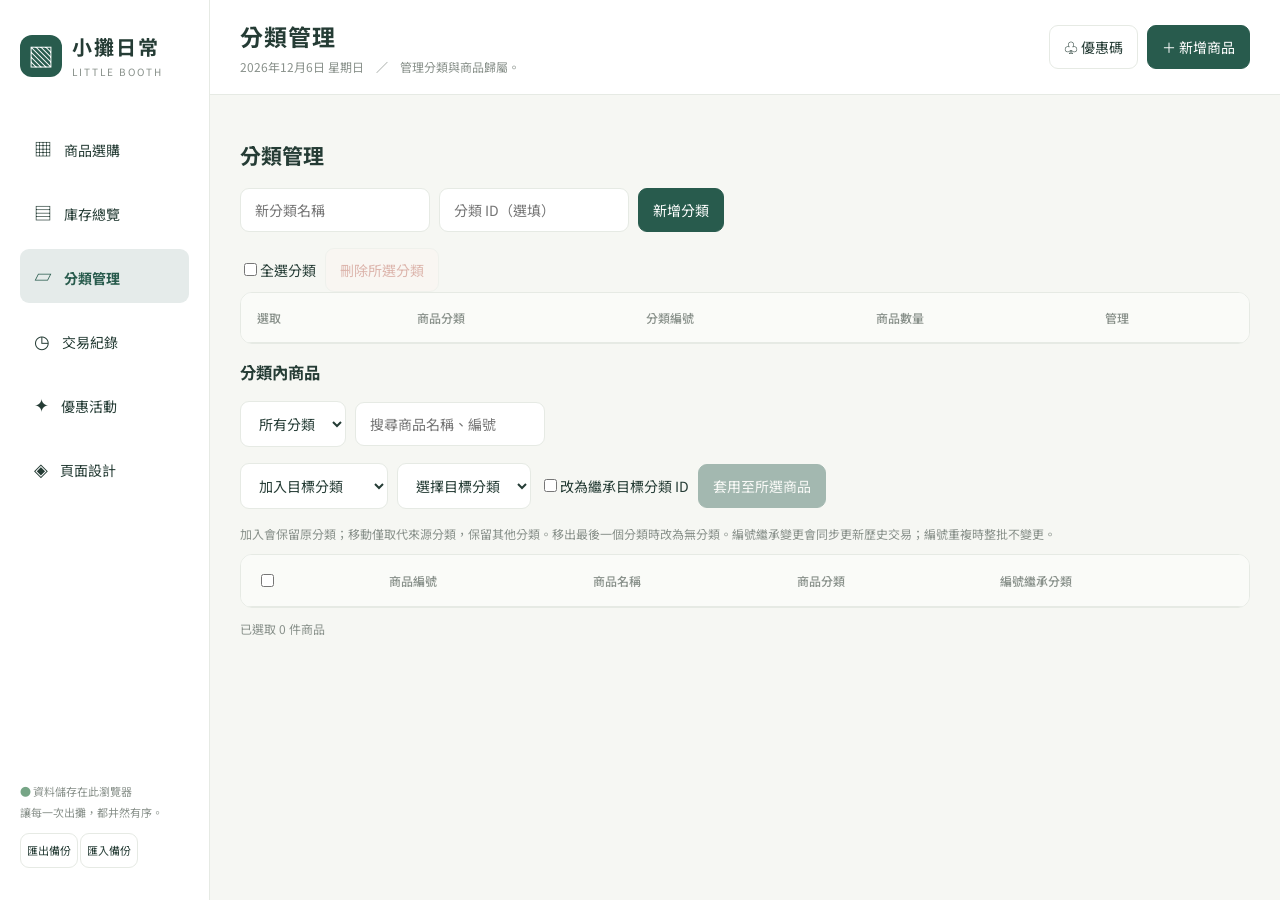
==== pages/categories/index.html @ c6b7e41e "Add category management page and bulk product membership actions" ====
<!doctype html>
<html lang="zh-Hant">
<head>
  <meta charset="UTF-8">
  <meta name="viewport" content="width=device-width, initial-scale=1">
  <meta name="theme-color" content="#285b4d">
  <title>小攤日常 · 分類管理</title>
  <link rel="stylesheet" href="../../shared/css/base.css">
  <link rel="stylesheet" href="../../pages/design/design.css">
  <link rel="stylesheet" href="../../shared/css/brand.css">
  <link rel="stylesheet" href="../../pages/design/icons.css">
  <link rel="stylesheet" href="../../features/products/product-editor.css">
  <link rel="stylesheet" href="../../pages/promotions/promotions.css">
</head>
<body data-initial-page="categories">
  <!-- 本頁動態內容位於 pages/categories/categories.js；共用側欄位於 shared/js/shell.js。 -->
  <div id="app"></div>
  <dialog id="modal"></dialog>
  <div id="toast" role="status"></div>
  <noscript>請啟用 JavaScript 以使用結帳及庫存功能。</noscript>
  <script src="../../shared/js/i18n.js"></script>
  <script src="../../shared/js/pricing.js"></script>
  <script src="../../pages/design/design.js"></script>
  <script src="../../pages/design/icons.js"></script>
  <script src="../../shared/js/state.js"></script>
  <script src="../../shared/js/storage.js"></script>
  <script src="../../shared/js/dialogs.js"></script>
  <script src="../../shared/js/format.js"></script>
  <script src="../../shared/js/demo.js"></script>
  <script src="../../features/products/product-editor.js"></script>
  <script src="../../features/images/product-crop.js"></script>
  <script src="../../features/backup/backup.js"></script>
  <script src="../../features/cart/cart.js"></script>
  <script src="../../pages/shop/shop.js"></script>
  <script src="../../pages/inventory/inventory.js"></script>
  <script src="../../pages/categories/categories.js"></script>
  <script src="../../pages/history/history.js"></script>
  <script src="../../pages/promotions/coupons.js"></script>
  <script src="../../pages/promotions/promotions.js"></script>
  <script src="../../shared/js/shell.js"></script>
  <script src="../../shared/js/bootstrap.js"></script>
</body>
</html>
---- shared/css/base.css ----
@import url('https://fonts.googleapis.com/css2?family=Noto+Sans+TC:wght@400;500;600;700&display=swap');
:root{font-family:'Noto Sans TC',sans-serif;color:#253c35;background:#f6f7f3;font-size:14px;--green:#285b4d;--muted:#89918b;--line:#e6eae4}*{box-sizing:border-box}body{margin:0}button,input,select{font:inherit}button{cursor:pointer;transition:.15s}button:disabled{cursor:not-allowed;opacity:.4}button:hover:not(:disabled){filter:brightness(.96)}button,input,select{border:1px solid var(--line);border-radius:9px;padding:11px 14px;background:white;color:inherit}input:focus,select:focus{outline:2px solid #91b5a4}button.primary{background:var(--green);color:white;border-color:var(--green)}button.soft{background:#edf3ed;color:var(--green);border:0}button.danger{color:#b75343;background:#fff5f2}button.icon{padding:6px 10px}.layout{display:grid;grid-template-columns:210px minmax(0,1fr);min-height:100vh}.sidebar{padding:32px 20px;background:#fff;border-right:1px solid var(--line);display:flex;flex-direction:column;position:sticky;top:0;height:100vh}.brand{display:flex;align-items:center;gap:10px;margin:0 0 42px}.brandmark{font-size:26px;color:white;background:var(--green);border-radius:12px;width:42px;height:42px;display:grid;place-items:center}.brand strong{font-size:20px;letter-spacing:2px}.eyebrow{font-size:10px;letter-spacing:2px;color:var(--muted);margin-top:3px}.nav{display:grid;gap:10px}.nav button{text-align:left;background:none;border:0;padding:14px}.nav button.active{background:#eaf1eb;color:var(--green);font-weight:700}.nav span{margin-right:12px;font-size:18px}.sidefoot{margin-top:auto;color:var(--muted);font-size:11px;line-height:1.9}.sidefoot button{font-size:11px;margin-top:10px;padding:6px}.statusdot{color:#76a586}.workspace{min-width:0}.topbar{height:95px;background:#fff;border-bottom:1px solid var(--line);padding:0 30px;display:flex;align-items:center;justify-content:space-between;gap:10px}.topbar h1{font-size:23px;margin:0 0 5px;letter-spacing:1px}.sub{color:var(--muted);font-size:12px}.actions{display:flex;gap:9px;align-items:center}.mainbody{display:flex;min-height:calc(100vh - 95px)}.catalog{padding:27px 30px;flex:1;min-width:0}.toolbar{display:flex;gap:12px;align-items:center;justify-content:space-between;margin-bottom:24px}.search{width:235px;background:#fff}.tabs{display:flex;gap:8px;flex-wrap:wrap}.tabs button{border:0;background:transparent;white-space:nowrap}.tabs button.active{background:var(--green);color:#fff}.sectionline{display:flex;justify-content:space-between;color:var(--muted);font-size:12px;margin:0 0 18px}.grid{display:grid;grid-template-columns:repeat(auto-fill,minmax(170px,1fr));gap:20px}.product{background:white;border-radius:13px;border:1px solid #e7ebe5;overflow:hidden;position:relative;box-shadow:0 3px 5px #253c3503}.photo{width:100%;aspect-ratio:1.18;display:block;object-fit:cover;background:#eee;border-radius:0;border:0;padding:0}.photo img{width:100%;height:100%;object-fit:cover;display:block}.product.out .photo{filter:grayscale(1);opacity:.45}.pcontent{padding:15px}.sku{font-size:10px;color:#9a9e98;letter-spacing:1px}.pcontent h3{font-size:15px;font-weight:500;margin:5px 0 9px}.price{font-size:18px;font-weight:700}.stock{font-size:11px;color:var(--muted)}.row{display:flex;justify-content:space-between;align-items:center;gap:10px}.badge{position:absolute;top:12px;left:12px;background:#fffef5eb;color:#735f36;padding:5px 8px;border-radius:5px;font-size:10px}.edit{position:absolute;right:10px;top:10px;background:#ffffffd9;border:0;padding:5px 8px}.qty{display:flex;gap:10px;align-items:center}.qty button{width:29px;height:29px;padding:0;background:#f4f6f2}.selected{margin-top:12px;border-top:1px solid var(--line);padding-top:12px}.checkout{width:350px;flex-shrink:0;background:#fff;border-left:1px solid var(--line);display:flex;flex-direction:column;position:sticky;top:0;height:calc(100vh - 95px);padding:24px}.checkout h2{font-size:19px;margin:0}.cartitems{flex:1;overflow:auto;margin:20px -4px;padding:0 4px;min-height:110px}.cartitem{padding:16px 0;border-bottom:1px solid var(--line)}.cartitem h4{margin:0 0 7px;font-weight:500}.cartitem .row+.row{margin-top:12px}.remove{border:0;background:none;color:#9a9e98;padding:0 5px}.empty{text-align:center;color:var(--muted);padding:50px 12px;line-height:2}.empty-icon{font-size:36px;opacity:.4}.offerline{background:#f0f5eb;padding:9px 11px;color:#637c48;font-size:11px;border-radius:5px;margin-bottom:6px}.coupon{display:flex;gap:8px;margin:14px 0 5px}.coupon input{min-width:0;width:100%;font-size:12px}.coupon button{font-size:12px}.couponnote{min-height:20px;font-size:11px;color:#728568}.summary{border-top:1px dashed #d8dfd6;margin-top:10px;padding-top:15px;display:grid;gap:10px}.total{margin:8px 0 20px;font-weight:bold}.total strong{font-size:29px}.checkoutbtn{display:flex;gap:10px}.checkoutbtn .primary{flex:1}.view{padding:28px 30px;width:100%;min-width:0}.stats{display:grid;grid-template-columns:repeat(3,1fr);gap:18px;margin-bottom:25px}.stat{background:white;border:1px solid var(--line);padding:20px;border-radius:12px}.stat strong{display:block;font-size:28px;margin-top:8px}.tablewrap{overflow:auto;background:white;border:1px solid var(--line);border-radius:12px}table{width:100%;border-collapse:collapse;white-space:nowrap}th,td{text-align:left;padding:16px;border-bottom:1px solid var(--line)}th{font-size:12px;color:var(--muted);font-weight:500;background:#fafbf8}td{font-size:13px}.columns{display:flex;gap:16px;flex-wrap:wrap;margin:15px 0 20px;font-size:12px}.columns label{display:flex;gap:4px;align-items:center}.transaction{background:#fff;border:1px solid var(--line);border-radius:12px;margin-bottom:13px;padding:20px}.details{margin-top:15px;border-top:1px solid var(--line);padding-top:12px;color:#718078;font-size:12px;line-height:2}dialog{border:0;border-radius:17px;padding:27px;width:min(690px,94vw);max-height:90vh;box-shadow:0 20px 90px #18392e33;color:inherit}dialog::backdrop{background:#19362d66;backdrop-filter:blur(3px)}dialog h2{margin:0 0 8px;font-size:22px}.formgrid{display:grid;grid-template-columns:1fr 1fr;gap:16px;margin-top:22px}.field{display:flex;flex-direction:column;gap:7px;font-size:12px}.field input,.field select{width:100%}.full{grid-column:1/-1}.formactions{display:flex;justify-content:flex-end;gap:10px;margin-top:24px}.divider{border-top:1px solid var(--line);padding-top:16px;margin-top:4px;font-weight:600}.requirements{display:grid;gap:8px;max-height:180px;overflow:auto}.requirement{display:flex;align-items:center;gap:10px}.requirement input[type=number]{width:70px}.requirement label{flex:1}.upload{display:flex;align-items:center;gap:16px;background:#f6f7f3;padding:14px;border-radius:10px}.upload img{width:75px;height:75px;object-fit:cover;border-radius:8px}.cropcanvas{width:280px;height:280px;max-width:100%;display:block;margin:auto;background:#eee}.cropcontrols{display:grid;gap:12px;margin-top:16px}.notice{background:#f1f5ed;color:#66795b;font-size:12px;padding:12px;border-radius:8px;line-height:1.8}#toast{position:fixed;bottom:25px;left:50%;transform:translateX(-50%);background:#244f43;color:white;padding:13px 24px;border-radius:10px;z-index:10;display:none}.hide{display:none}.muted{color:var(--muted)}.promo{font-size:10px;color:#79905f;margin-top:7px}a{color:inherit}@media(min-width:1550px){.grid{grid-template-columns:repeat(auto-fill,minmax(210px,1fr))}}@media(max-width:1150px){.layout{grid-template-columns:160px 1fr}.sidebar{padding:25px 12px}.brand strong{font-size:16px}.checkout{width:310px;padding:20px}.catalog{padding:22px 20px}.toolbar{flex-direction:column;align-items:stretch}.search{width:100%}}@media(max-width:800px){.layout{display:block}.sidebar{height:auto;position:static;padding:12px 16px;display:block}.brand{margin:0 0 12px}.nav{display:flex}.nav button{flex:1;padding:9px;font-size:12px;text-align:center}.sidefoot{display:none}.topbar{height:auto;min-height:90px;padding:18px;flex-wrap:wrap}.topbar h1{font-size:20px}.mainbody{min-height:0}.catalog{padding:20px 16px}.checkout{position:fixed;right:0;top:0;bottom:0;height:100dvh;width:min(360px,94vw);z-index:3;box-shadow:-20px 0 80px #1b342924}.grid{grid-template-columns:repeat(2,minmax(0,1fr));gap:12px}.formgrid{grid-template-columns:1fr}.full{grid-column:auto}.stats{gap:8px}.stat{padding:12px}.stat strong{font-size:22px}.view{padding:20px 16px}.actions button{font-size:12px;padding:9px}}

/* Allow longer English labels without squeezing controls. */
html:not([lang="zh-Hant"]) .topbar{height:auto;min-height:95px;padding-top:16px;padding-bottom:16px;flex-wrap:wrap}
html:not([lang="zh-Hant"]) .nav button{overflow-wrap:anywhere}
html:not([lang="zh-Hant"]) .formactions,html:not([lang="zh-Hant"]) .actions{flex-wrap:wrap}
html:not([lang="zh-Hant"]) .offer-detail summary{flex-wrap:wrap}
html:not([lang="zh-Hant"]) .offer-detail summary small{white-space:normal}

.inventory-bulk{flex-wrap:wrap;margin:16px 0}.inventory-bulk button{white-space:normal}

.qty .quantity-input{width:64px;min-width:0;padding:5px;text-align:center}.inventory-filter{display:flex;align-items:center;gap:12px;margin:12px 0}.inventory-filter select{max-width:280px}

#productCategories{display:flex;flex-wrap:wrap;gap:8px 16px}#productCategories label{display:flex;align-items:center;gap:6px}#productCategories input{width:auto}
---- pages/design/design.css ----
/* Personal design settings */
:root{background:var(--design-background,#f6f7f3);color:var(--design-text,#253c35)}
.sidebar,.topbar,.product,.checkout,.stat,.tablewrap,.transaction,dialog,.design-section{background:var(--design-surface,#fff)}
button,input,select,textarea{color:var(--design-text,#253c35)}
button{background:var(--design-secondary,#fff);color:var(--design-secondaryText,#253c35)}
button.primary{background:var(--design-button,#285b4d);border-color:var(--design-button,#285b4d);color:var(--design-buttonText,#fff)}
button.danger{background:var(--design-danger,#fff5f2);color:var(--design-dangerText,#b75343)}
.tabs button.active{background:var(--design-accent,#285b4d)}
.nav button.active{background:color-mix(in srgb,var(--design-accent,#285b4d) 12%,var(--design-surface,#fff));color:var(--design-accent,#285b4d)}
.qty button{background:var(--design-secondary,#fff);color:var(--design-secondaryText,#253c35)}
.coupon button{white-space:nowrap;flex-shrink:0}
#customFooter{white-space:pre-line;overflow-wrap:anywhere;display:inline-block}.brand strong{overflow-wrap:anywhere}.nav button{overflow-wrap:anywhere}
.design-view{max-width:1150px;margin:0 auto}.design-intro{display:flex;align-items:center;justify-content:space-between;gap:15px;margin-bottom:22px}.design-intro h2{font-size:23px;margin:0 0 10px}.design-tag{border:1px solid var(--line);padding:7px 13px;border-radius:30px;white-space:nowrap;color:var(--muted);font-size:12px}.design-section{border:1px solid var(--line);border-radius:14px;padding:24px;margin-bottom:20px}.design-section h3{font-size:16px;margin:0 0 18px}.design-section .formgrid{margin-top:0}.design-section textarea{font:inherit;padding:12px;border:1px solid var(--line);border-radius:9px;resize:vertical}.color-grid{display:grid;grid-template-columns:repeat(3,minmax(0,1fr));gap:18px}.color-field{display:flex;align-items:center;gap:12px;font-size:12px}.color-field input{width:48px;height:48px;padding:3px;cursor:pointer}.color-field small{display:block;margin-top:5px;color:var(--muted);font-size:11px}.design-samples{display:flex;align-items:center;gap:12px;flex-wrap:wrap;border-top:1px solid var(--line);padding-top:20px;margin-top:22px}.design-savebar{position:sticky;bottom:0;display:flex;justify-content:space-between;gap:12px;align-items:center;padding:16px;background:var(--design-surface,#fff);border:1px solid var(--line);border-radius:12px;box-shadow:0 -3px 20px #253c3508}.design-savebar button{white-space:nowrap}#designState{min-width:80px}@media(max-width:800px){.nav{flex-wrap:wrap}.nav button{min-width:42%}.color-grid{grid-template-columns:repeat(2,minmax(0,1fr))}.design-section{padding:18px}.design-savebar{flex-direction:column;align-items:stretch}.design-savebar .actions{flex-wrap:wrap}.design-intro h2{font-size:20px}.design-tag{display:none}}
---- shared/css/brand.css ----
/* Keep the brand name and subtitle on their own single lines. */
.brand{min-width:0}
.brandmark{flex:0 0 42px}
.brand>div:last-child{flex:1;min-width:0}
.brand strong,.brand .eyebrow{display:block;white-space:nowrap;overflow:hidden;text-overflow:ellipsis;overflow-wrap:normal;max-width:100%}
---- pages/design/icons.css ----
/* Uploaded graphics use the requested fixed display dimensions. */
.custom-icon,.icon-thumb img{display:block;width:100px!important;height:100px!important;min-width:100px;max-width:none;object-fit:contain;flex:0 0 100px;border-radius:6px}
button.has-custom-icon{display:inline-flex;flex-direction:column;align-items:center;justify-content:center;gap:8px;min-width:116px;min-height:116px;width:auto;height:auto;white-space:normal;padding:8px}
.nav button.has-custom-icon>span{display:none}.nav button.has-custom-icon{text-align:center;width:100%}
.brandmark.custom-brand{width:100px;height:100px;flex:0 0 100px;background:transparent;padding:0;border-radius:0}
.brand.has-brand-image{flex-direction:column;align-items:flex-start}.brand.has-brand-image>div:last-child{width:100%;flex:none}
.sidebar:has(.custom-icon){height:auto;min-height:100vh;max-height:100vh;overflow-y:auto;align-self:start}
.topbar:has(.custom-icon){height:auto;min-height:95px;padding-top:16px;padding-bottom:16px;flex-wrap:wrap}
.actions:has(.custom-icon),.formactions:has(.custom-icon),.checkoutbtn:has(.custom-icon){flex-wrap:wrap}
.qty:has(.custom-icon){flex-wrap:wrap}.cartitem .row:has(.custom-icon){flex-wrap:wrap}.coupon:has(.custom-icon){flex-wrap:wrap}.checkout:has(.custom-icon){height:auto;min-height:calc(100vh - 95px);position:static}.checkout:has(.custom-icon) .cartitems{flex:1 0 auto}
.product .edit.has-custom-icon{position:static;float:right;margin:8px}.product:has(.edit.has-custom-icon) .pcontent{clear:both}
.icon-settings{display:grid;grid-template-columns:repeat(2,minmax(0,1fr));gap:16px;margin-top:20px}.icon-setting{display:flex;align-items:center;gap:14px;border:1px solid var(--line);border-radius:10px;padding:14px;min-width:0}.icon-thumb{width:100px;height:100px;flex:0 0 100px;display:grid;place-items:center;border:1px dashed var(--line);border-radius:6px;font-size:11px;color:var(--muted);background:repeating-conic-gradient(#eee 0% 25%,#fff 0% 50%) 50% / 16px 16px}.icon-thumb>span{background:#fff;padding:4px}.icon-setting-info{display:grid;gap:9px;min-width:0}.icon-setting-info strong{font-size:12px;overflow-wrap:anywhere}.icon-upload{position:relative;display:inline-block;overflow:hidden;border:1px solid var(--line);border-radius:8px;padding:8px 10px;font-size:12px;cursor:pointer;background:var(--design-secondary,#fff);color:var(--design-secondaryText,#253c35)}.icon-upload input{position:absolute;inset:0;width:100%;height:100%;opacity:0;cursor:pointer;padding:0}.icon-setting-info button{font-size:11px}.icon-crop-dialog{width:min(530px,94vw)}.icon-crop-dialog .cropcanvas{background:repeating-conic-gradient(#eee 0% 25%,#fff 0% 50%) 50% / 16px 16px}
@media(max-width:1050px){.icon-settings{grid-template-columns:1fr}}@media(max-width:800px){.sidebar:has(.custom-icon){min-height:0;max-height:none}.brand.has-brand-image{flex-direction:row;align-items:center}.brand.has-brand-image>div:last-child{width:auto;flex:1}.nav button.has-custom-icon{width:auto}.checkout:has(.custom-icon){position:fixed;height:100dvh;overflow-y:auto;min-height:0}}
---- features/products/product-editor.css ----
/* Product requirements stay horizontal even inside full-width form fields. */
.formgrid{grid-template-columns:repeat(2,minmax(0,1fr))}.field{min-width:0}
.requirement{display:grid;grid-template-columns:20px minmax(0,1fr) 70px 24px;gap:10px;align-items:center;padding:9px 0;border-bottom:1px solid var(--line)}
.requirement[hidden]{display:none}.field .requirement input[type=checkbox]{width:16px;height:16px;margin:0;padding:0;justify-self:start}.requirement label{min-width:0;writing-mode:horizontal-tb;word-break:normal;overflow-wrap:break-word;line-height:1.6}.requirement label small{display:block;font-size:10px;color:var(--muted)}.field .requirement input[type=number]{width:70px;min-width:0;padding:8px}.requirements{max-height:240px}.offerline.row{display:grid;grid-template-columns:minmax(0,1fr) auto;align-items:start;gap:12px}.offerline.row>span:first-child{min-width:0;overflow-wrap:anywhere}.offerline.row>span:last-child{white-space:nowrap;text-align:right;font-variant-numeric:tabular-nums}
.photo{position:relative;overflow:hidden;background:var(--design-photoBackground,#eee)}.photo img{object-fit:contain;transform:translateY(var(--photo-offset,0px));background:transparent}.photo:after{content:'';position:absolute;top:0;left:0;right:0;height:var(--photo-white-top,0px);background:#fff;pointer-events:none}.image-design-row{display:grid;grid-template-columns:minmax(0,1fr) 210px;gap:24px;align-items:center}.image-design-preview{width:210px;border:1px solid var(--line);border-radius:12px}.image-design-preview img{width:100%;height:100%;position:absolute;inset:0}#categoryCreate{display:grid;gap:8px}#categoryCreate.hide{display:none}
@media(max-width:800px){.formgrid{grid-template-columns:1fr}.image-design-row{grid-template-columns:1fr}.requirement{grid-template-columns:18px minmax(0,1fr) 64px 20px;gap:6px}.field .requirement input[type=number]{width:64px}}
.product .photo{z-index:0}.product>.badge,.product>.edit{z-index:1}
---- pages/promotions/promotions.css ----
/* Promotion management and accessible condition disclosure */
[hidden]{display:none!important}
#promotionForm .requirement input[type=checkbox]{width:16px;min-width:16px;margin:0}
#promotionForm .requirement input[type=number]{width:70px;min-width:0}
.category-prefix{margin-top:12px}.category-prefix .row input{min-width:0;flex:1}.category-prefix button{white-space:nowrap}
.offer-detail{margin:8px 0;background:#f6f2e9;border-radius:8px;padding:10px;font-size:12px}.offer-detail.applied{background:#eff4e9}.offer-detail summary{cursor:pointer;display:flex;justify-content:space-between;gap:12px;align-items:baseline;list-style:none}.offer-detail summary span{font-weight:600}.offer-detail summary small{flex-shrink:0}.offer-description{display:none;line-height:1.8;padding-top:10px;border-top:1px solid #ddd;margin-top:8px}.offer-detail[open] .offer-description,.offer-detail:hover .offer-description,.offer-detail:focus-within .offer-description{display:block}.transaction .details{line-height:1.8}
.requirement.pool-row{grid-template-columns:20px minmax(0,1fr)}
@media(max-width:800px){.nav{flex-wrap:wrap}.nav button{white-space:nowrap;flex:1 0 auto}.offer-detail summary{flex-wrap:wrap}.transaction>.row{flex-wrap:wrap}.transaction>.row>.actions{margin-left:auto}}
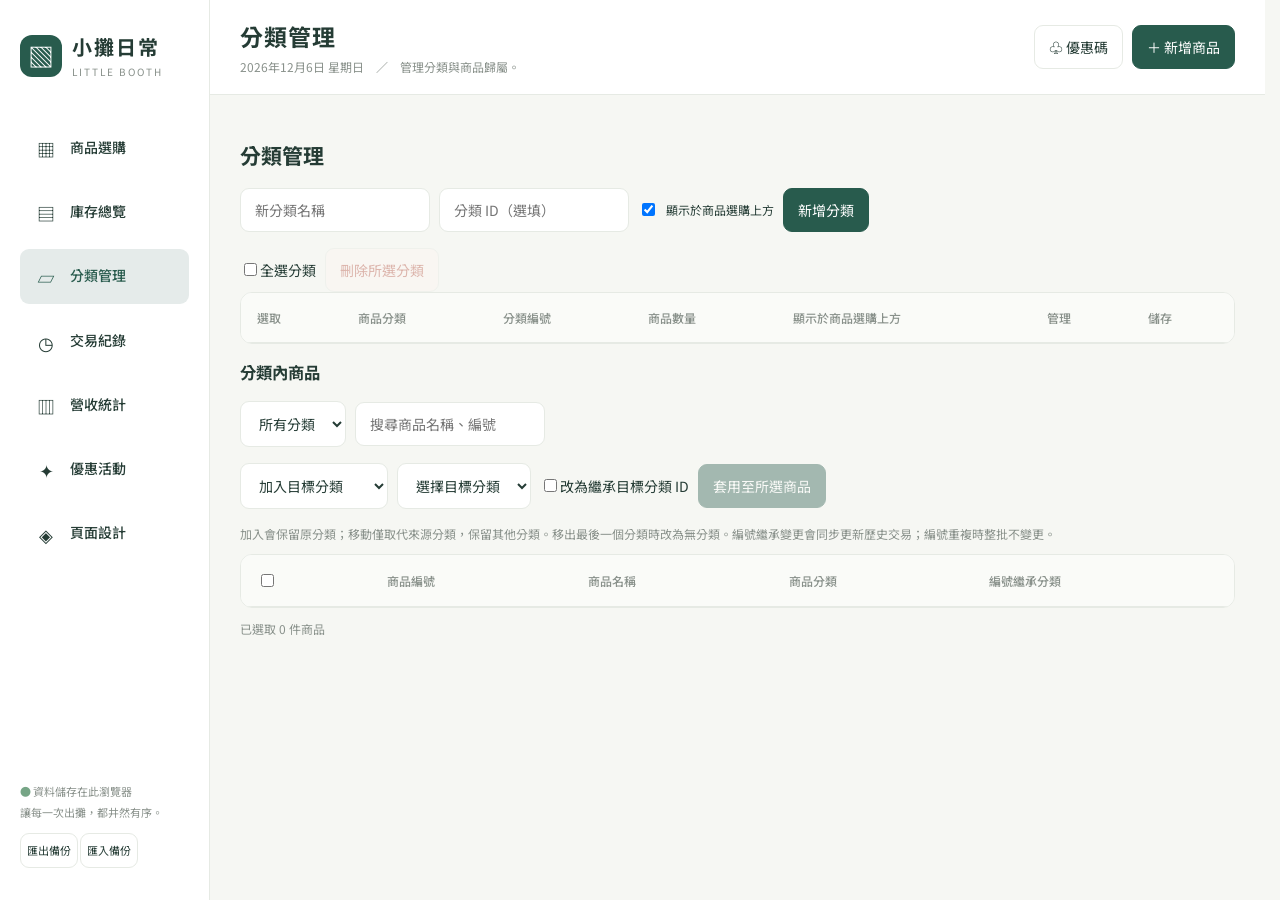
==== commit d0b4c437: "Add revenue analytics, repeated order discounts and product exclusions" ====
--- a/pages/categories/index.html
+++ b/pages/categories/index.html
@@ -37,6 +37,7 @@
   <script src="../../pages/history/history.js"></script>
   <script src="../../pages/promotions/coupons.js"></script>
   <script src="../../pages/promotions/promotions.js"></script>
+  <script src="../../pages/revenue/revenue.js"></script>
   <script src="../../shared/js/shell.js"></script>
   <script src="../../shared/js/bootstrap.js"></script>
 </body>
--- a/shared/css/base.css
+++ b/shared/css/base.css
@@ -13,3 +13,23 @@
 .qty .quantity-input{width:64px;min-width:0;padding:5px;text-align:center}.inventory-filter{display:flex;align-items:center;gap:12px;margin:12px 0}.inventory-filter select{max-width:280px}
 
 #productCategories{display:flex;flex-wrap:wrap;gap:8px 16px}#productCategories label{display:flex;align-items:center;gap:6px}#productCategories input{width:auto}
+
+.transaction-note{margin-top:14px;border-top:1px solid var(--line);padding-top:12px;font-size:13px}.note-text{white-space:pre-wrap;overflow-wrap:anywhere;margin-top:6px}#transactionNote{width:100%;box-sizing:border-box;font:inherit;line-height:1.6;resize:vertical;padding:12px;border:1px solid var(--line);border-radius:9px}
+
+/* Keep all checkout controls accessible on short screens. */
+.checkout{overflow-y:auto}
+.checkout .cartitems{flex:1 0 110px}
+.checkout .total{flex-wrap:wrap}
+.checkout .total strong{overflow-wrap:anywhere}
+.checkoutbtn{padding-top:8px}
+
+.category-name-input{width:160px}.category-id-input{width:135px}.category-visibility{display:flex;align-items:center;gap:8px;font-size:12px}.field .category-visibility input{width:auto}
+
+/* Stable navigation metrics regardless of active state. */
+.nav button{line-height:24px;font-weight:500;min-height:52px}
+.nav button.active{font-weight:500}
+.nav button>span{display:inline-flex;align-items:center;justify-content:center;width:24px;height:24px;min-width:24px;line-height:24px;font-size:18px;font-weight:400;vertical-align:middle}
+html{scrollbar-gutter:stable}
+@media(max-width:800px){.nav button{min-height:42px}}
+
+.revenue-stats{grid-template-columns:repeat(4,minmax(0,1fr))}.profit-positive{color:#208044}.profit-negative{color:#c13a35}.revenue-view input[data-print-cost]{width:90px;min-width:0;padding:8px}.revenue-view .print-cost-column{width:1%;white-space:nowrap}.print-cost-editor{display:flex;align-items:center;justify-content:flex-start;gap:6px}.print-cost-editor button{padding:8px 10px;font-size:12px;white-space:nowrap}.revenue-view .stat strong{overflow-wrap:anywhere}.rule-exclusions select{min-width:0;flex:1}@media(max-width:1000px){.revenue-stats{grid-template-columns:repeat(2,minmax(0,1fr))}}
